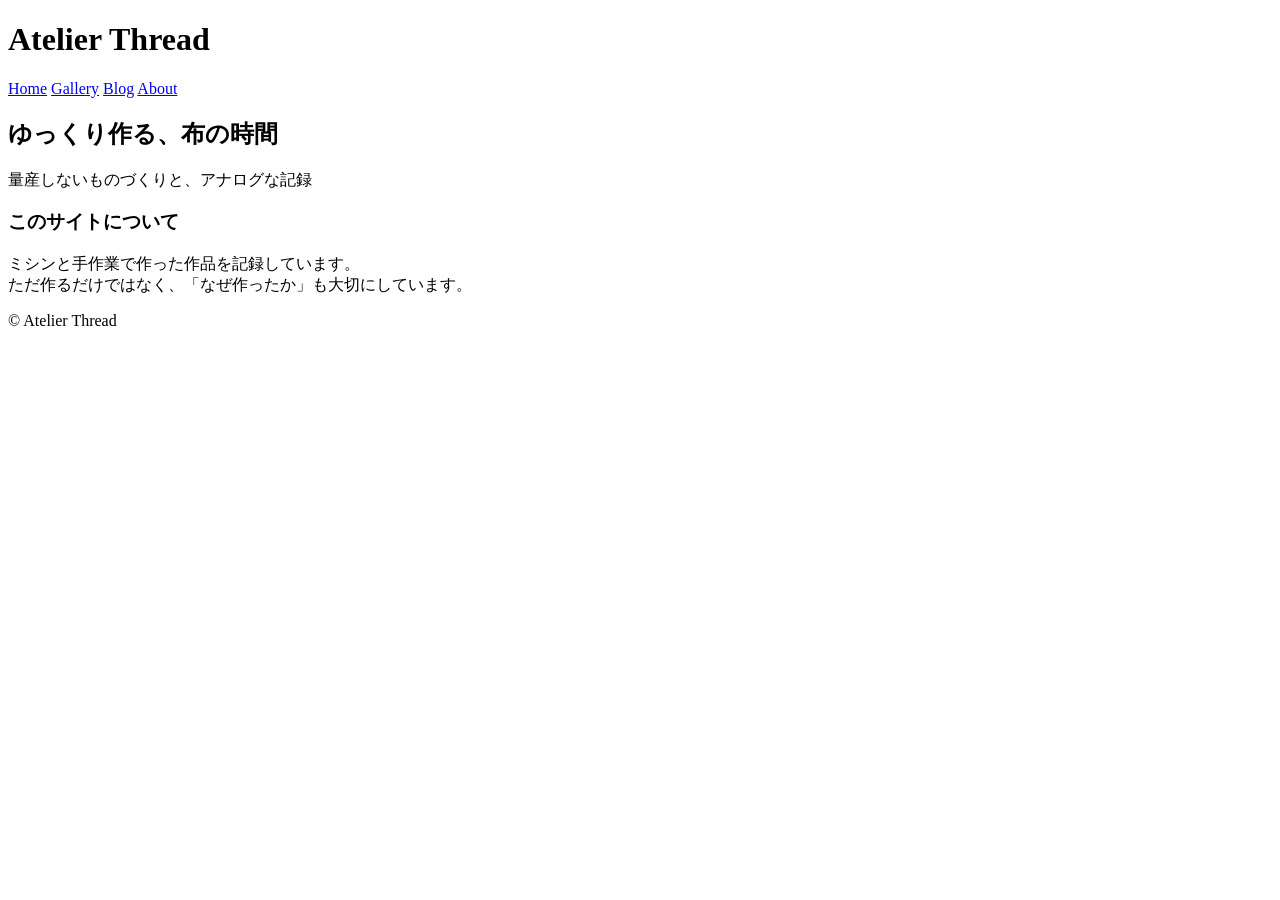
==== index.html @ 3e41d529 "Create index.html" ====
<!DOCTYPE html>
<html lang="ja">
<head>
  <meta charset="UTF-8">
  <meta name="viewport" content="width=device-width, initial-scale=1.0">
  <title>Atelier Thread</title>
  <link rel="stylesheet" href="style.css">
</head>
<body>

<header>
  <h1>Atelier Thread</h1>
  <nav>
    <a href="index.html">Home</a>
    <a href="gallery.html">Gallery</a>
    <a href="blog.html">Blog</a>
    <a href="about.html">About</a>
  </nav>
</header>

<section class="hero">
  <h2>ゆっくり作る、布の時間</h2>
  <p>量産しないものづくりと、アナログな記録</p>
</section>

<section class="intro">
  <h3>このサイトについて</h3>
  <p>
    ミシンと手作業で作った作品を記録しています。<br>
    ただ作るだけではなく、「なぜ作ったか」も大切にしています。
  </p>
</section>

<footer>
  <p>© Atelier Thread</p>
</footer>

</body>
</html>
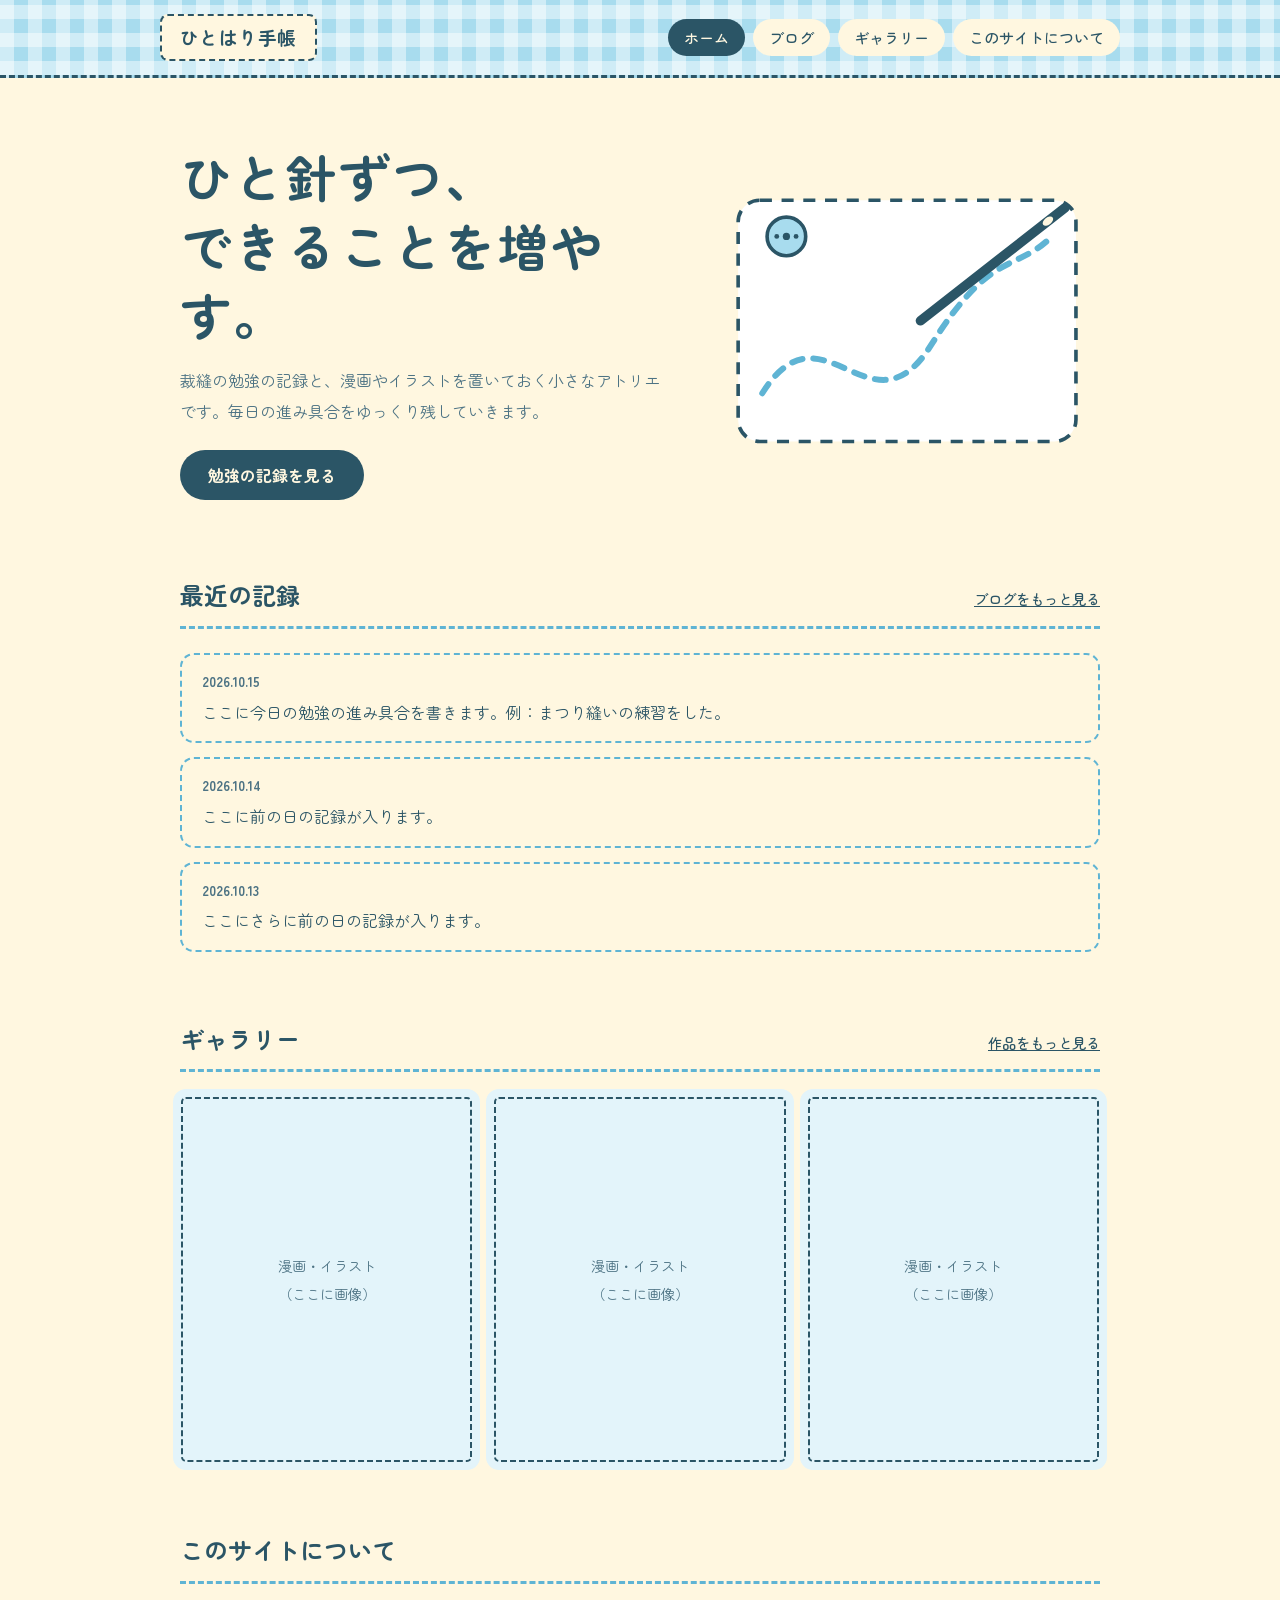
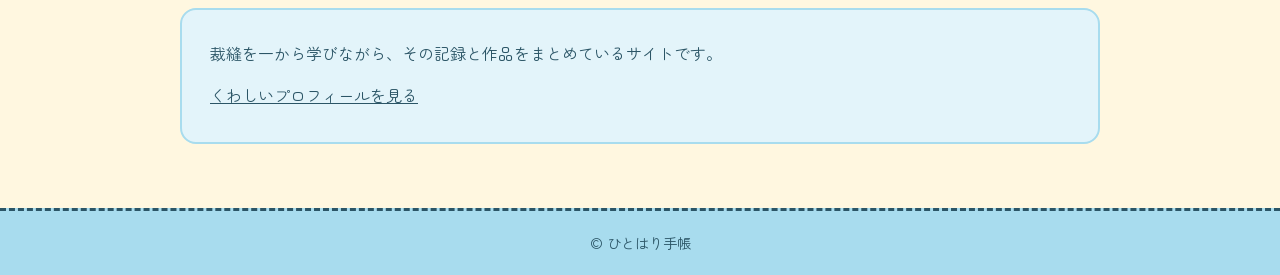
==== commit 6a7b8a5a: "Revise index.html with new content and styles" ====
--- a/index.html
+++ b/index.html
@@ -1,39 +1,172 @@
 <!DOCTYPE html>
 <html lang="ja">
 <head>
-  <meta charset="UTF-8">
-  <meta name="viewport" content="width=device-width, initial-scale=1.0">
-  <title>Atelier Thread</title>
-  <link rel="stylesheet" href="style.css">
+<meta charset="UTF-8">
+<meta name="viewport" content="width=device-width, initial-scale=1">
+<title>ひとはり手帳 | 裁縫の勉強サイト</title>
+<link rel="preconnect" href="https://fonts.googleapis.com">
+<link rel="preconnect" href="https://fonts.gstatic.com" crossorigin>
+<link href="https://fonts.googleapis.com/css2?family=Zen+Maru+Gothic:wght@400;500;700&display=swap" rel="stylesheet">
+<style>
+:root {
+  --sky: #a8dcee;
+  --sky-deep: #5fb4d4;
+  --sky-pale: #e3f4fa;
+  --cream: #fff7e0;
+  --cream-deep: #f4e5bd;
+  --ink: #2b5566;
+  --ink-soft: #4d7384;
+}
+* { box-sizing: border-box; }
+html { scroll-behavior: smooth; }
+body {
+  margin: 0;
+  background: var(--cream);
+  color: var(--ink);
+  font-family: "Zen Maru Gothic", "Hiragino Maru Gothic ProN", "Yu Gothic", sans-serif;
+  line-height: 1.9;
+  font-size: 16px;
+}
+a { color: inherit; }
+a:focus-visible { outline: 3px solid var(--ink); outline-offset: 3px; border-radius: 6px; }
+
+/* ヘッダー：ギンガムチェックの布 */
+.site-header {
+  background:
+    repeating-linear-gradient(0deg, rgba(255,255,255,.45) 0 14px, transparent 14px 28px),
+    repeating-linear-gradient(90deg, rgba(255,255,255,.45) 0 14px, transparent 14px 28px),
+    var(--sky);
+  border-bottom: 3px dashed var(--ink);
+  padding: 14px 20px;
+}
+.header-inner {
+  max-width: 960px; margin: 0 auto;
+  display: flex; flex-wrap: wrap; align-items: center; justify-content: space-between; gap: 10px 24px;
+}
+.logo {
+  background: var(--cream);
+  padding: 4px 18px;
+  border: 2px dashed var(--ink);
+  border-radius: 8px;
+  font-weight: 700; font-size: 1.15rem; text-decoration: none; letter-spacing: .08em;
+}
+nav ul { list-style: none; margin: 0; padding: 0; display: flex; flex-wrap: wrap; gap: 6px 8px; }
+nav a {
+  display: block; padding: 4px 16px; border-radius: 999px;
+  background: var(--cream); text-decoration: none; font-weight: 500; font-size: .95rem;
+}
+nav a:hover, nav a[aria-current="page"] { background: var(--ink); color: var(--cream); }
+
+main { max-width: 960px; margin: 0 auto; padding: 0 20px; }
+
+/* ヒーロー */
+.hero { padding: 64px 0 48px; display: grid; grid-template-columns: 1.3fr 1fr; gap: 32px; align-items: center; }
+.hero h1 { font-size: clamp(2rem, 5.5vw, 3.2rem); line-height: 1.35; margin: 0 0 16px; letter-spacing: .04em; }
+.hero p { margin: 0 0 24px; color: var(--ink-soft); max-width: 30em; }
+.btn {
+  display: inline-block; background: var(--ink); color: var(--cream);
+  padding: 10px 28px; border-radius: 999px; text-decoration: none; font-weight: 700;
+}
+.btn:hover { background: var(--sky-deep); color: var(--ink); }
+.hero-art { width: 100%; height: auto; }
+.thread { stroke-dasharray: 9 9; animation: stitch 2.4s linear infinite; }
+@keyframes stitch { to { stroke-dashoffset: -36; } }
+@media (prefers-reduced-motion: reduce) { .thread { animation: none; } }
+
+/* 見出し：縫い目つき */
+section { padding: 24px 0 40px; }
+h2 { font-size: 1.5rem; margin: 0 0 24px; padding-bottom: 8px; border-bottom: 3px dashed var(--sky-deep); display: flex; justify-content: space-between; align-items: baseline; gap: 12px; }
+h2 a { font-size: .9rem; font-weight: 500; }
+
+/* ブログ：つぶやき形式 */
+.posts { list-style: none; margin: 0; padding: 0; display: grid; gap: 14px; }
+.post { background: var(--paper); border: 2px dashed var(--sky-deep); border-radius: 14px; padding: 14px 20px; }
+.post time { display: block; font-size: .85rem; color: var(--ink-soft); font-weight: 700; }
+.post p { margin: 2px 0 0; }
+
+/* ギャラリー */
+.tiles { display: grid; grid-template-columns: repeat(auto-fit, minmax(190px, 1fr)); gap: 20px; }
+.tile {
+  aspect-ratio: 4 / 5; background: var(--sky-pale);
+  border: 3px dashed var(--ink); border-radius: 6px; outline: 8px solid var(--sky-pale); outline-offset: -1px;
+  display: grid; place-items: center; text-align: center; color: var(--ink-soft); font-size: .9rem; padding: 12px;
+}
+
+/* About */
+.about { background: var(--sky-pale); border-radius: 16px; padding: 28px 28px 20px; border: 2px solid var(--sky); }
+.about p { margin: 0 0 12px; max-width: 34em; }
+
+footer { background: var(--sky); border-top: 3px dashed var(--ink); text-align: center; padding: 18px 20px; font-size: .9rem; margin-top: 24px; }
+
+@media (max-width: 720px) {
+  .hero { grid-template-columns: 1fr; padding-top: 40px; }
+  .hero-art { max-width: 320px; margin: 0 auto; }
+}
+</style>
 </head>
 <body>
 
-<header>
-  <h1>Atelier Thread</h1>
-  <nav>
-    <a href="index.html">Home</a>
-    <a href="gallery.html">Gallery</a>
-    <a href="blog.html">Blog</a>
-    <a href="about.html">About</a>
-  </nav>
+<header class="site-header">
+  <div class="header-inner">
+    <a class="logo" href="index.html">ひとはり手帳</a>
+    <nav aria-label="メインメニュー">
+      <ul>
+        <li><a href="index.html" aria-current="page">ホーム</a></li>
+        <li><a href="blog.html">ブログ</a></li>
+        <li><a href="gallery.html">ギャラリー</a></li>
+        <li><a href="about.html">このサイトについて</a></li>
+      </ul>
+    </nav>
+  </div>
 </header>
 
-<section class="hero">
-  <h2>ゆっくり作る、布の時間</h2>
-  <p>量産しないものづくりと、アナログな記録</p>
-</section>
+<main>
+  <div class="hero">
+    <div>
+      <h1>ひと針ずつ、<br>できることを増やす。</h1>
+      <p>裁縫の勉強の記録と、漫画やイラストを置いておく小さなアトリエです。毎日の進み具合をゆっくり残していきます。</p>
+      <a class="btn" href="blog.html">勉強の記録を見る</a>
+    </div>
+    <svg class="hero-art" viewBox="0 0 320 260" role="img" aria-label="針と糸のイラスト">
+      <rect x="20" y="30" width="280" height="200" rx="18" fill="#fff" stroke="#2b5566" stroke-width="3" stroke-dasharray="10 8"/>
+      <path class="thread" d="M40 190 C 90 110, 130 230, 180 150 S 250 90, 280 60" fill="none" stroke="#5fb4d4" stroke-width="5" stroke-linecap="round"/>
+      <g transform="rotate(-38 235 80)">
+        <rect x="150" y="76" width="160" height="8" rx="4" fill="#2b5566"/>
+        <ellipse cx="288" cy="80" rx="5" ry="3" fill="#fff7e0"/>
+      </g>
+      <circle cx="60" cy="60" r="16" fill="#a8dcee" stroke="#2b5566" stroke-width="3"/>
+      <circle cx="60" cy="60" r="3" fill="#2b5566"/><circle cx="52" cy="60" r="2" fill="#2b5566"/><circle cx="68" cy="60" r="2" fill="#2b5566"/>
+    </svg>
+  </div>
 
-<section class="intro">
-  <h3>このサイトについて</h3>
-  <p>
-    ミシンと手作業で作った作品を記録しています。<br>
-    ただ作るだけではなく、「なぜ作ったか」も大切にしています。
-  </p>
-</section>
+  <section aria-labelledby="blog-h">
+    <h2 id="blog-h">最近の記録 <a href="blog.html">ブログをもっと見る</a></h2>
+    <ul class="posts">
+      <li class="post"><time datetime="2026-10-15">2026.10.15</time><p>ここに今日の勉強の進み具合を書きます。例：まつり縫いの練習をした。</p></li>
+      <li class="post"><time datetime="2026-10-14">2026.10.14</time><p>ここに前の日の記録が入ります。</p></li>
+      <li class="post"><time datetime="2026-10-13">2026.10.13</time><p>ここにさらに前の日の記録が入ります。</p></li>
+    </ul>
+  </section>
 
-<footer>
-  <p>© Atelier Thread</p>
-</footer>
+  <section aria-labelledby="gal-h">
+    <h2 id="gal-h">ギャラリー <a href="gallery.html">作品をもっと見る</a></h2>
+    <div class="tiles">
+      <div class="tile">漫画・イラスト<br>（ここに画像）</div>
+      <div class="tile">漫画・イラスト<br>（ここに画像）</div>
+      <div class="tile">漫画・イラスト<br>（ここに画像）</div>
+    </div>
+  </section>
+
+  <section aria-labelledby="about-h">
+    <h2 id="about-h">このサイトについて</h2>
+    <div class="about">
+      <p>裁縫を一から学びながら、その記録と作品をまとめているサイトです。</p>
+      <p><a href="about.html">くわしいプロフィールを見る</a></p>
+    </div>
+  </section>
+</main>
+
+<footer>© ひとはり手帳</footer>
 
 </body>
 </html>
